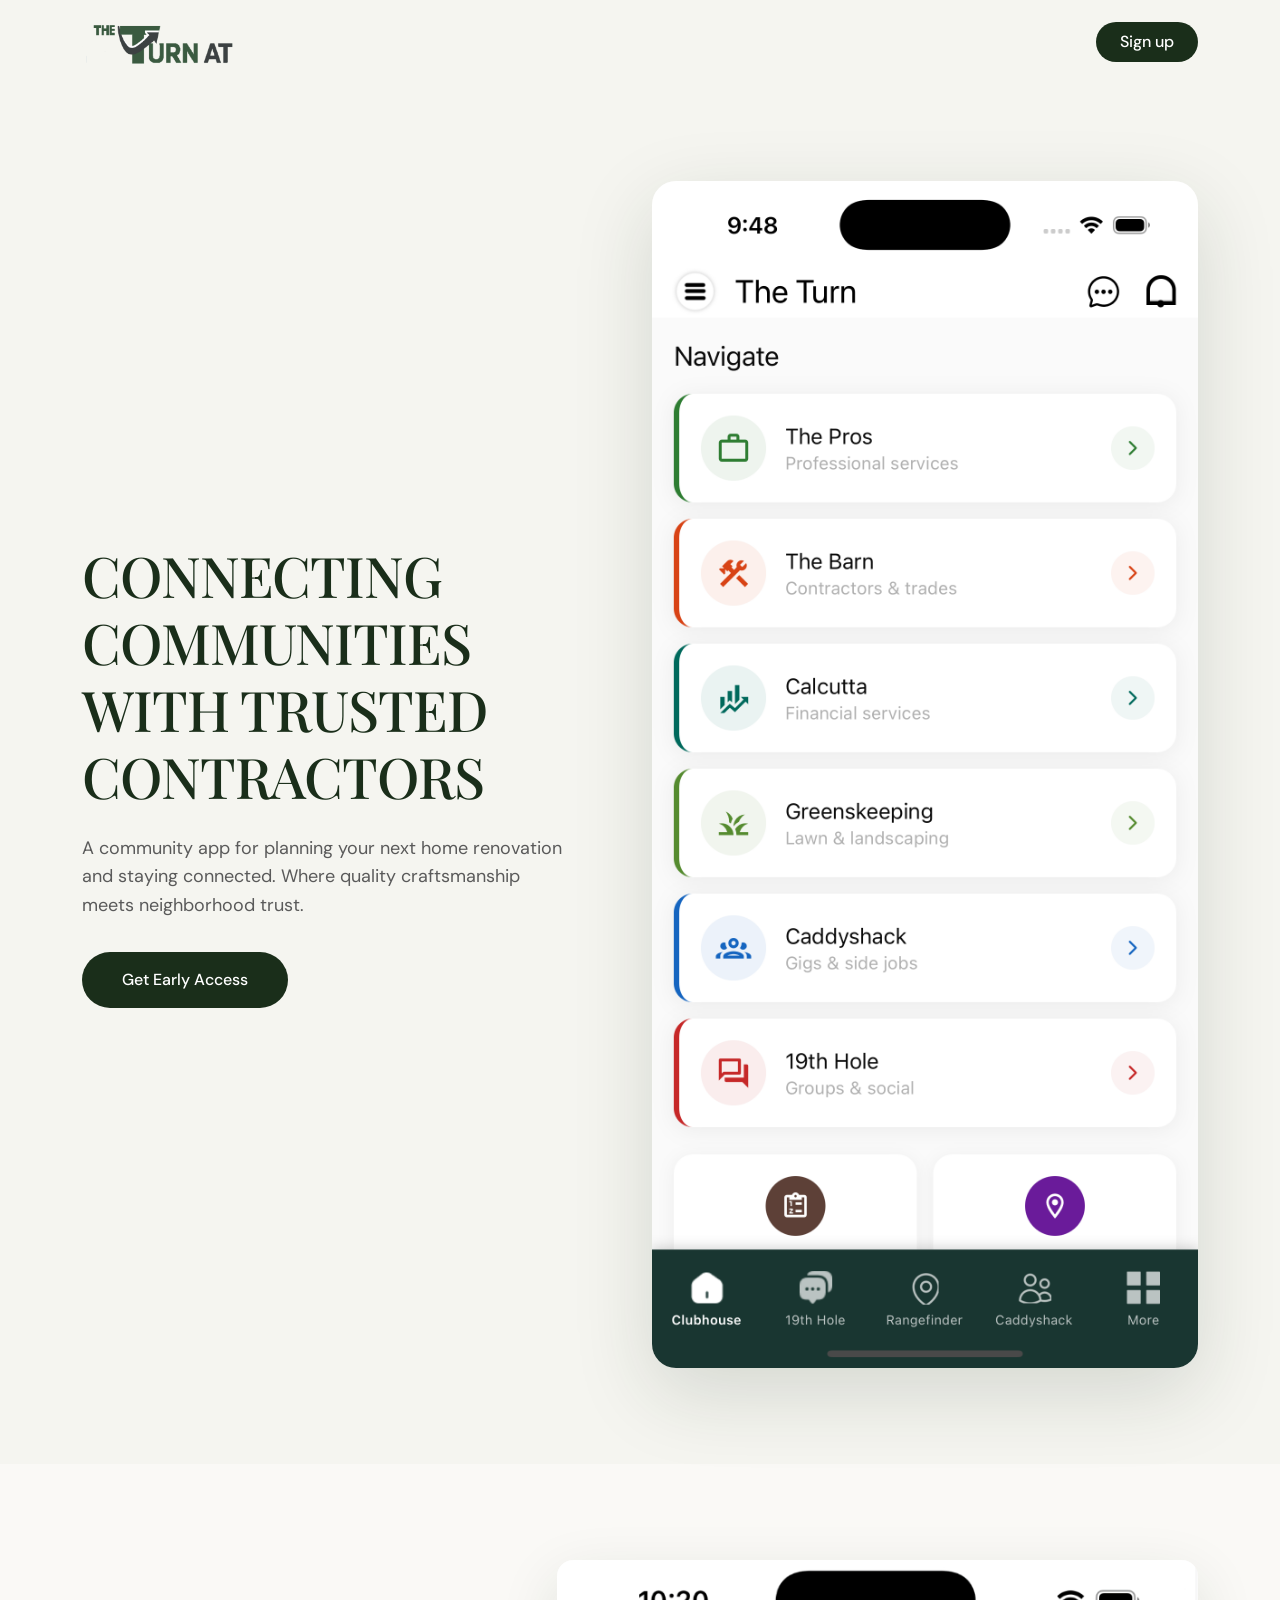
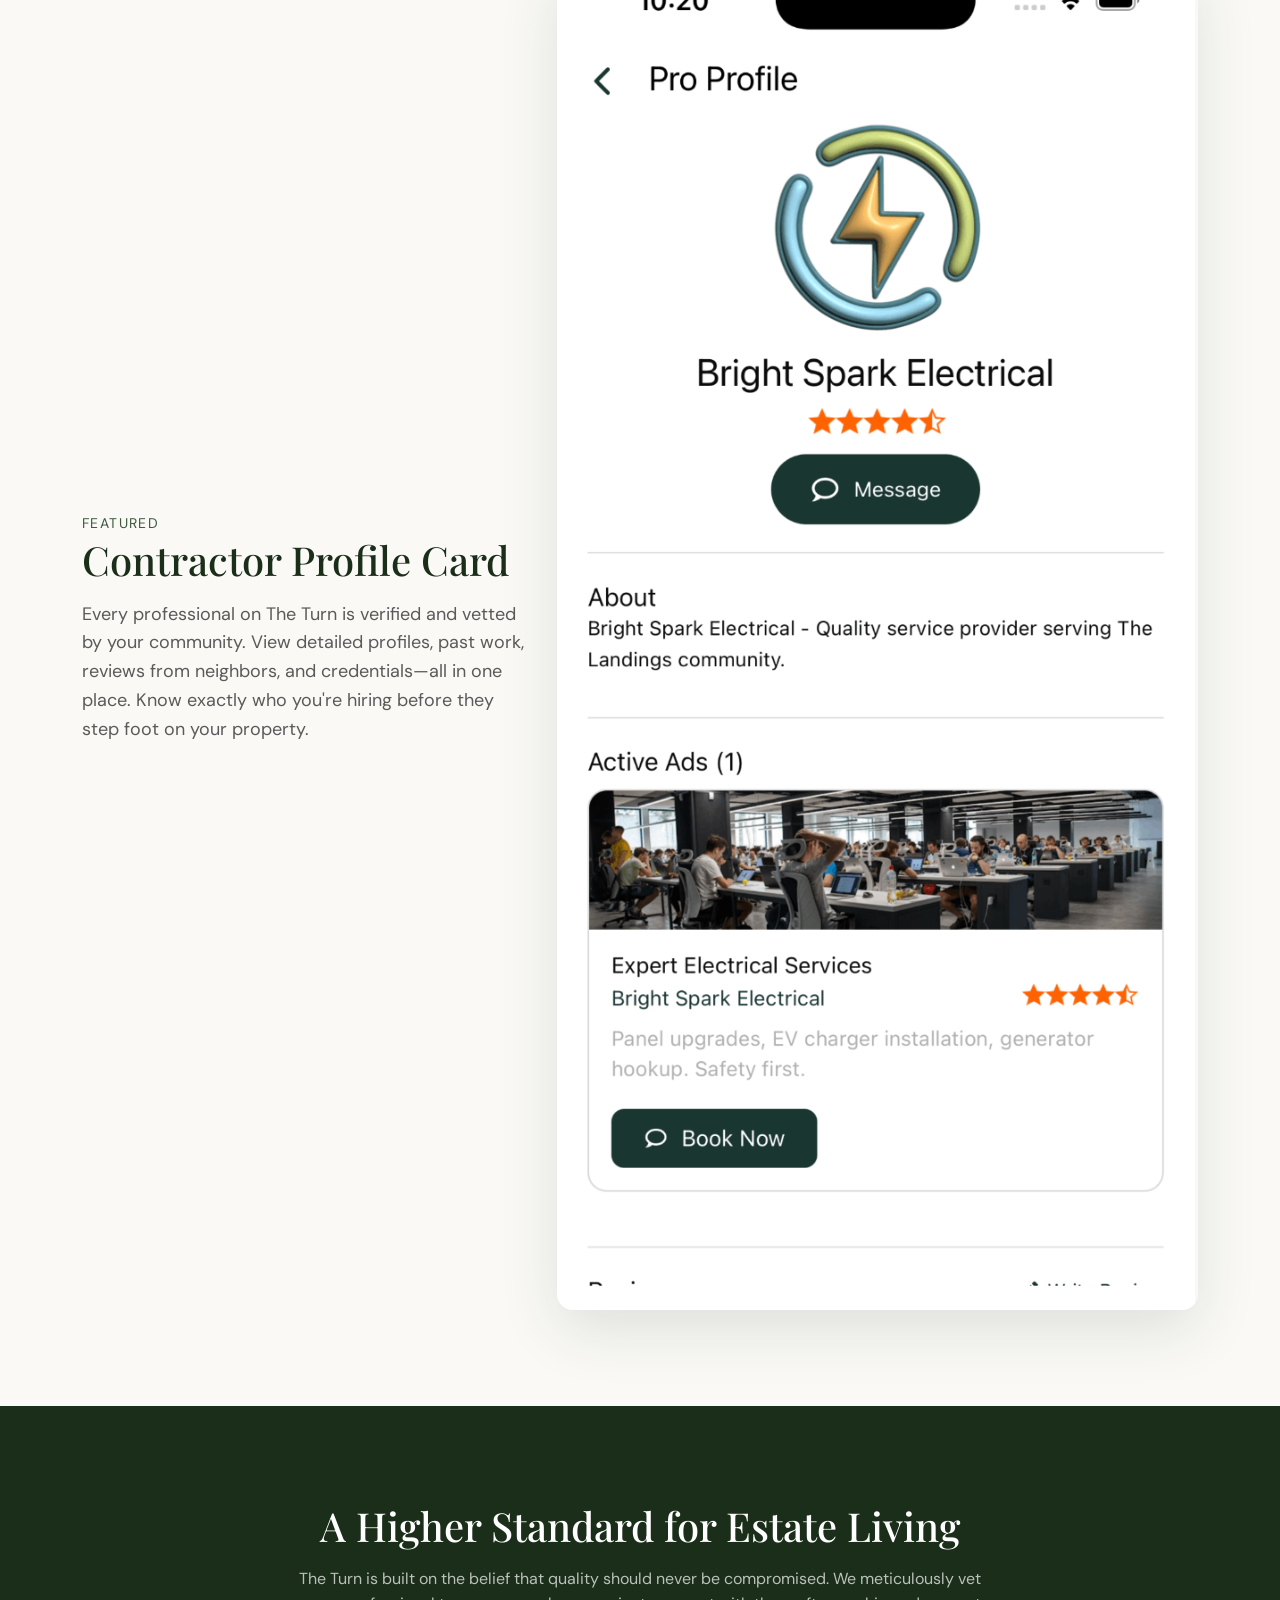
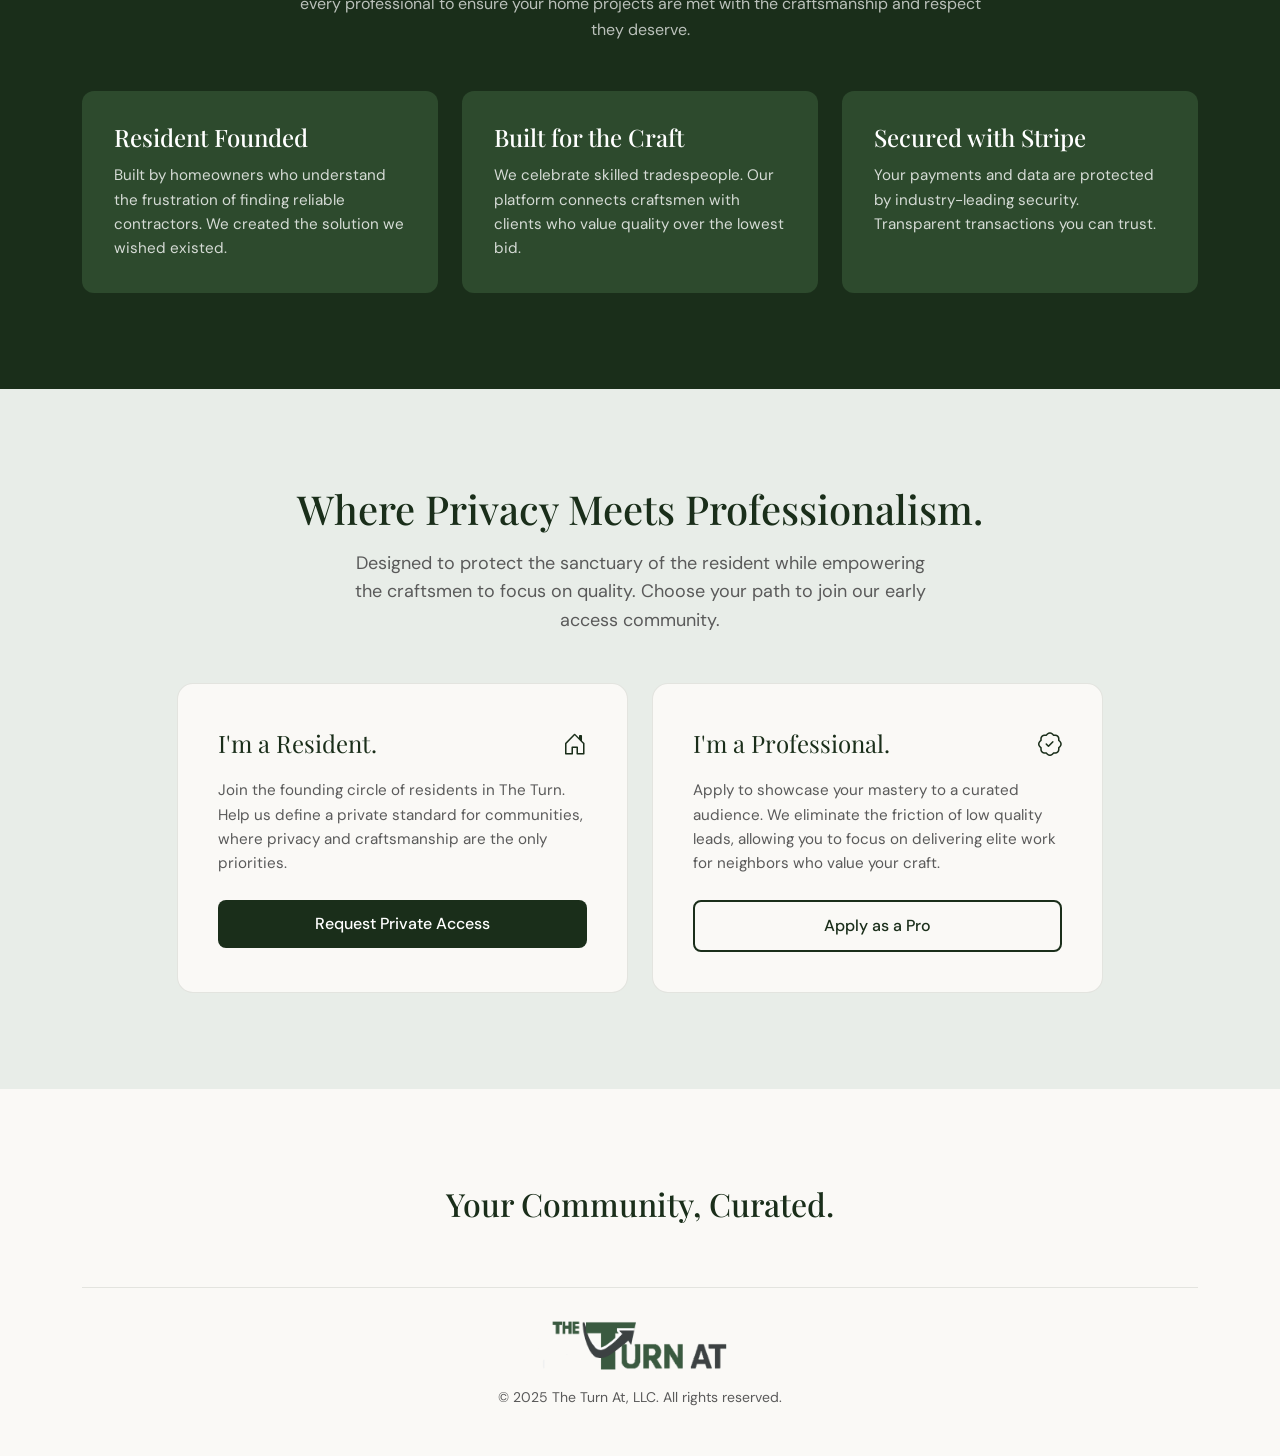
==== index.html @ abcab7f6 "Initial landing page for The Turn" ====
<!DOCTYPE html>
<html lang="en">

<head>
  <meta charset="UTF-8">
  <meta name="viewport" content="width=device-width, initial-scale=1.0">
  <meta name="description"
    content="The Turn - Connecting communities with trusted contractors. A community app for planning your next home renovation and staying connected.">
  <meta name="keywords" content="contractors, home renovation, community, trusted professionals, estate living">
  <meta name="author" content="The Turn At, LLC">

  <title>The Turn | Connecting Communities with Trusted Contractors</title>

  <!-- Favicon placeholder -->
  <link rel="icon" type="image/png" href="public/images/favicon-the-turn-at-logo-icon.png">

  <!-- Google Fonts -->
  <link rel="preconnect" href="https://fonts.googleapis.com">
  <link rel="preconnect" href="https://fonts.gstatic.com" crossorigin>
  <link
    href="https://fonts.googleapis.com/css2?family=DM+Sans:ital,opsz,wght@0,9..40,400;0,9..40,500;0,9..40,600;0,9..40,700;1,9..40,400&family=Playfair+Display:wght@400;500;600;700&display=swap"
    rel="stylesheet">

  <!-- Bootstrap 5.3 CSS -->
  <link href="https://cdn.jsdelivr.net/npm/bootstrap@5.3.2/dist/css/bootstrap.min.css" rel="stylesheet"
    integrity="sha384-T3c6CoIi6uLrA9TneNEoa7RxnatzjcDSCmG1MXxSR1GAsXEV/Dwwykc2MPK8M2HN" crossorigin="anonymous">

  <!-- Bootstrap Icons -->
  <link rel="stylesheet" href="https://cdn.jsdelivr.net/npm/bootstrap-icons@1.11.1/font/bootstrap-icons.css">

  <!-- Custom Styles -->
  <link rel="stylesheet" href="css/styles.css">
</head>

<body>

  <!-- ========================================================================
       NAVIGATION
       ======================================================================== -->
  <nav class="navbar navbar-expand-lg navbar-turn sticky-top">
    <div class="container">
      <!-- Logo -->
      <a class="navbar-brand" href="#">
        <img src="public/images/logo-dark-green.png"
          alt="The Turn At logo - dark green horizontal version with tree icon" class="nav-logo"
          data-placeholder="LOGO: Dark green horizontal logo with 'THE TURN AT' text and tree/leaf icon, for use on light backgrounds">
      </a>

      <!-- Mobile Toggle -->
      <button class="navbar-toggler" type="button" data-bs-toggle="collapse" data-bs-target="#navbarNav"
        aria-controls="navbarNav" aria-expanded="false" aria-label="Toggle navigation">
        <span class="navbar-toggler-icon"></span>
      </button>

      <!-- Nav Items -->
      <div class="collapse navbar-collapse justify-content-end" id="navbarNav">
        <div class="navbar-nav">
          <button type="button" class="btn btn-signup" data-bs-toggle="modal" data-bs-target="#earlyAccessModal">Sign
            up</button>
        </div>
      </div>
    </div>
  </nav>

  <!-- ========================================================================
       SECTION 1: HERO
       Introduction - emotionally/subconsciously conveys elegance and tech fusion
       Should answer "What is it?" and "Why should I care" in 3 seconds or less
       ======================================================================== -->
  <section class="hero-section" id="hero">
    <div class="container">
      <div class="row align-items-center">
        <div class="col-lg-6">
          <h1 class="hero-headline">
            Connecting<br>
            Communities<br>
            With Trusted<br>
            Contractors
          </h1>
          <p class="hero-subtext">
            A community app for planning your next home renovation and staying connected. Where quality craftsmanship
            meets neighborhood trust.
          </p>
          <button type="button" class="btn btn-cta" data-bs-toggle="modal" data-bs-target="#earlyAccessModal">Get Early
            Access</button>
        </div>
        <div class="col-lg-6 text-center">
          <img src="public/images/turn-home-screen.png"
            alt="The Turn mobile app shown on iPhone - displaying the home screen with contractor listings, navigation menu, and community features"
            class="hero-phone-mockup"
            data-placeholder="PHONE MOCKUP: iPhone displaying The Turn app home screen - should show the main app interface with contractor cards, bottom navigation, 'The Turn' header logo, and overall app aesthetic. White/light phone frame preferred.">
        </div>
      </div>
    </div>
  </section>

  <!-- ========================================================================
       SECTION 2: CONTRACTOR PROFILE CARD
       Main Feature - displayed in customer-centric way
       Showcases vendor verification or contractor profile
       ======================================================================== -->
  <section class="profile-section" id="features">
    <div class="container">
      <div class="row align-items-center">
        <div class="col-lg-5 mb-4 mb-lg-0">
          <span class="section-label">Featured</span>
          <h2 class="profile-headline">Contractor Profile Card</h2>
          <p class="profile-description">
            Every professional on The Turn is verified and vetted by your community. View detailed profiles, past work,
            reviews from neighbors, and credentials—all in one place. Know exactly who you're hiring before they step
            foot on your property.
          </p>
        </div>
        <div class="col-lg-7 text-center">
          <img src="public/images/pro-profile.png"
            alt="Contractor profile card showing verified badge, rating, reviews, past projects, and contact information"
            class="profile-card-image"
            data-placeholder="SCREENSHOT: Contractor profile card from the app - should display a contractor's photo, name, verification badge, star rating, number of reviews, service categories (e.g., 'Plumbing', 'HVAC'), and possibly a sample of their work or credentials. Clean, professional layout.">
        </div>
      </div>
    </div>
  </section>

  <!-- ========================================================================
       SECTION 3: SOCIAL PROOF
       Note: Limited feedback at this stage - focus on foundational values
       ======================================================================== -->
  <section class="social-proof-section" id="about">
    <div class="container">
      <div class="text-center mb-5">
        <h2 class="social-proof-headline">A Higher Standard for Estate Living</h2>
        <p class="social-proof-subtext">
          The Turn is built on the belief that quality should never be compromised. We meticulously vet every
          professional to ensure your home projects are met with the craftsmanship and respect they deserve.
        </p>
      </div>
      <div class="row g-4">
        <!-- Card 1: Resident Founded -->
        <div class="col-md-4">
          <div class="proof-card">
            <h3 class="proof-card-title">Resident Founded</h3>
            <p class="proof-card-text">
              Built by homeowners who understand the frustration of finding reliable contractors. We created the
              solution we wished existed.
            </p>
          </div>
        </div>
        <!-- Card 2: Built for the Craft -->
        <div class="col-md-4">
          <div class="proof-card">
            <h3 class="proof-card-title">Built for the Craft</h3>
            <p class="proof-card-text">
              We celebrate skilled tradespeople. Our platform connects craftsmen with clients who value quality over the
              lowest bid.
            </p>
          </div>
        </div>
        <!-- Card 3: Secured with Stripe -->
        <div class="col-md-4">
          <div class="proof-card">
            <h3 class="proof-card-title">Secured with Stripe</h3>
            <p class="proof-card-text">
              Your payments and data are protected by industry-leading security. Transparent transactions you can trust.
            </p>
          </div>
        </div>
      </div>
    </div>
  </section>

  <!-- ========================================================================
       SECTION 4: RESIDENT / CONTRACTOR SPLIT
       "Where Privacy Meets Professionalism"
       Two paths: Residents requesting access, Professionals applying
       ======================================================================== -->
  <section class="split-section" id="signup">
    <div class="container">
      <div class="text-center mb-5">
        <h2 class="split-headline">Where Privacy Meets Professionalism.</h2>
        <p class="split-subtext">
          Designed to protect the sanctuary of the resident while empowering the craftsmen to focus on quality. Choose
          your path to join our early access community.
        </p>
      </div>
      <div class="row g-4 justify-content-center">
        <!-- Resident Card -->
        <div class="col-lg-5 col-md-6">
          <div class="split-card">
            <div class="split-card-title">
              <span>I'm a Resident.</span>
              <i class="bi bi-house-door" style="font-size: 1.5rem;"></i>
            </div>
            <p class="split-card-text">
              Join the founding circle of residents in The Turn. Help us define a private standard for communities,
              where privacy and craftsmanship are the only priorities.
            </p>
            <button type="button" class="btn btn-split-primary" data-bs-toggle="modal"
              data-bs-target="#earlyAccessModal" data-user-type="resident">Request Private Access</button>
          </div>
        </div>
        <!-- Professional Card -->
        <div class="col-lg-5 col-md-6">
          <div class="split-card">
            <div class="split-card-title">
              <span>I'm a Professional.</span>
              <i class="bi bi-patch-check" style="font-size: 1.5rem;"></i>
            </div>
            <p class="split-card-text">
              Apply to showcase your mastery to a curated audience. We eliminate the friction of low quality leads,
              allowing you to focus on delivering elite work for neighbors who value your craft.
            </p>
            <button type="button" class="btn btn-split-secondary" data-bs-toggle="modal"
              data-bs-target="#earlyAccessModal" data-user-type="professional">Apply as a Pro</button>
          </div>
        </div>
      </div>
    </div>
  </section>

  <!-- ========================================================================
       SECTION 5: FOOTER
       ======================================================================== -->
  <footer class="footer-section">
    <div class="container">
      <!-- Tagline -->
      <div class="text-center">
        <h2 class="footer-tagline">Your Community, Curated.</h2>
      </div>

      <!-- Footer Links -->
      <!-- <div class="row justify-content-center"> -->
      <!-- Features Column -->
      <!-- <div class="col-6 col-md-3 col-lg-2 footer-column">
          <h4 class="footer-heading">Features</h4>
          <ul class="footer-links">
            <li><a href="#">Payments</a></li>
            <li><a href="#">Chat</a></li>
            <li><a href="#">Pricing</a></li>
          </ul>
        </div> -->
      <!-- Support Column -->
      <!-- <div class="col-6 col-md-3 col-lg-2 footer-column">
          <h4 class="footer-heading">Support</h4>
          <ul class="footer-links">
            <li><a href="#">Instructions</a></li>
            <li><a href="#">FAQ</a></li>
            <li><a href="#">Contact</a></li>
          </ul>
        </div> -->
      <!-- Legal Column -->
      <!-- <div class="col-6 col-md-3 col-lg-2 footer-column">
          <h4 class="footer-heading">Legal</h4>
          <ul class="footer-links">
            <li><a href="#">Style Guide</a></li>
            <li><a href="#">Licensing</a></li>
            <li><a href="#">Changelog</a></li>
          </ul>
        </div>
      </div> -->

      <!-- Footer Bottom: Logo & Copyright -->
      <div class="footer-bottom text-center">
        <img src="public/images/logo-dark-green.png" alt="The Turn At logo - stacked version with tree icon for footer"
          class="footer-logo"
          data-placeholder="LOGO: Dark green stacked/vertical logo with 'THE TURN AT' text and tree/leaf icon, suitable for footer placement on light background">
        <p class="footer-copyright">
          &copy; 2025 The Turn At, LLC. All rights reserved.
        </p>
      </div>
    </div>
  </footer>

  <!-- ========================================================================
       EARLY ACCESS MODAL
       Email collection for waitlist signups
       ======================================================================== -->
  <div class="modal fade" id="earlyAccessModal" tabindex="-1" aria-labelledby="earlyAccessModalLabel"
    aria-hidden="true">
    <div class="modal-dialog modal-dialog-centered">
      <div class="modal-content">
        <!-- Modal Header -->
        <div class="modal-header border-0 pb-0">
          <button type="button" class="btn-close" data-bs-dismiss="modal" aria-label="Close"></button>
        </div>

        <!-- Modal Body -->
        <div class="modal-body px-4 px-md-5 pb-5">
          <!-- Form State: Default -->
          <div id="formDefault">
            <h3 class="modal-title text-center mb-2" id="earlyAccessModalLabel">Join the Waitlist</h3>
            <p class="modal-subtitle text-center mb-4">Be the first to know when The Turn launches in your area.</p>

            <!-- 
              FORMSPREE SETUP:
              1. Go to formspree.io and create a free account
              2. Create a new form
              3. Replace YOUR_FORM_ID below with your form's endpoint ID
              Example: action="https://formspree.io/f/xyzabcde"
            -->
            <form id="earlyAccessForm" action="https://formspree.io/f/xaqnwzkv" method="POST">
              <!-- Hidden field for user type (resident/professional) -->
              <input type="hidden" name="user_type" id="userTypeField" value="general">

              <!-- Email -->
              <div class="mb-3">
                <label for="emailInput" class="form-label">Email address</label>
                <input type="email" class="form-control form-control-lg" id="emailInput" name="email"
                  placeholder="you@example.com" required>
              </div>

              <!-- Zip Code -->
              <div class="mb-3">
                <label for="zipInput" class="form-label">Zip code</label>
                <input type="text" class="form-control form-control-lg" id="zipInput" name="zip_code"
                  placeholder="12345" pattern="[0-9]{5}" maxlength="5" required>
                <div class="form-text">So we can notify you when we launch nearby.</div>
              </div>

              <!-- User Type Toggle (optional - pre-selected by button clicked) -->
              <div class="mb-4">
                <label class="form-label">I am a...</label>
                <div class="btn-group w-100" role="group" aria-label="User type selection">
                  <input type="radio" class="btn-check" name="user_type_radio" id="typeResident" value="resident"
                    checked>
                  <label class="btn btn-outline-turn" for="typeResident">Resident</label>
                  <input type="radio" class="btn-check" name="user_type_radio" id="typeProfessional"
                    value="professional">
                  <label class="btn btn-outline-turn" for="typeProfessional">Professional</label>
                </div>
              </div>

              <!-- Submit -->
              <button type="submit" class="btn btn-cta w-100" id="submitBtn">
                <span id="submitText">Get Early Access</span>
                <span id="submitSpinner" class="spinner-border spinner-border-sm ms-2 d-none" role="status"
                  aria-hidden="true"></span>
              </button>
            </form>
          </div>

          <!-- Form State: Success -->
          <div id="formSuccess" class="text-center d-none">
            <div class="success-icon mb-3">
              <i class="bi bi-check-circle-fill"></i>
            </div>
            <h3 class="modal-title mb-2">You're on the list!</h3>
            <p class="modal-subtitle mb-4">We'll reach out when The Turn is ready for your neighborhood.</p>
            <button type="button" class="btn btn-outline-turn" data-bs-dismiss="modal">Close</button>
          </div>

          <!-- Form State: Error -->
          <div id="formError" class="text-center d-none">
            <div class="error-icon mb-3">
              <i class="bi bi-exclamation-circle-fill"></i>
            </div>
            <h3 class="modal-title mb-2">Something went wrong</h3>
            <p class="modal-subtitle mb-4">Please try again or email us directly at <a
                href="mailto:hello@theturn.at">hello@theturn.at</a></p>
            <button type="button" class="btn btn-cta" id="tryAgainBtn">Try Again</button>
          </div>
        </div>
      </div>
    </div>
  </div>

  <!-- Bootstrap 5.3 JS Bundle (includes Popper) -->
  <script src="https://cdn.jsdelivr.net/npm/bootstrap@5.3.2/dist/js/bootstrap.bundle.min.js"
    integrity="sha384-C6RzsynM9kWDrMNeT87bh95OGNyZPhcTNXj1NW7RuBCsyN/o0jlpcV8Qyq46cDfL"
    crossorigin="anonymous"></script>

  <!-- Form Handling Script -->
  <script>
    (function () {
      const modal = document.getElementById('earlyAccessModal');
      const form = document.getElementById('earlyAccessForm');
      const userTypeField = document.getElementById('userTypeField');
      const formDefault = document.getElementById('formDefault');
      const formSuccess = document.getElementById('formSuccess');
      const formError = document.getElementById('formError');
      const submitBtn = document.getElementById('submitBtn');
      const submitText = document.getElementById('submitText');
      const submitSpinner = document.getElementById('submitSpinner');
      const tryAgainBtn = document.getElementById('tryAgainBtn');

      // Pre-select user type based on which button opened the modal
      modal.addEventListener('show.bs.modal', function (event) {
        const button = event.relatedTarget;
        if (button && button.dataset.userType) {
          const userType = button.dataset.userType;
          userTypeField.value = userType;
          if (userType === 'resident') {
            document.getElementById('typeResident').checked = true;
          } else if (userType === 'professional') {
            document.getElementById('typeProfessional').checked = true;
          }
        }
      });

      // Sync radio buttons with hidden field
      document.querySelectorAll('input[name="user_type_radio"]').forEach(function (radio) {
        radio.addEventListener('change', function () {
          userTypeField.value = this.value;
        });
      });

      // Reset form when modal is closed
      modal.addEventListener('hidden.bs.modal', function () {
        form.reset();
        showState('default');
      });

      // Handle form submission
      form.addEventListener('submit', async function (event) {
        event.preventDefault();

        // Show loading state
        submitBtn.disabled = true;
        submitText.textContent = 'Submitting...';
        submitSpinner.classList.remove('d-none');

        try {
          const response = await fetch(form.action, {
            method: 'POST',
            body: new FormData(form),
            headers: { 'Accept': 'application/json' }
          });

          if (response.ok) {
            showState('success');
          } else {
            showState('error');
          }
        } catch (error) {
          showState('error');
        }

        // Reset button state
        submitBtn.disabled = false;
        submitText.textContent = 'Get Early Access';
        submitSpinner.classList.add('d-none');
      });

      // Try again button
      tryAgainBtn.addEventListener('click', function () {
        showState('default');
      });

      function showState(state) {
        formDefault.classList.add('d-none');
        formSuccess.classList.add('d-none');
        formError.classList.add('d-none');

        if (state === 'default') formDefault.classList.remove('d-none');
        if (state === 'success') formSuccess.classList.remove('d-none');
        if (state === 'error') formError.classList.remove('d-none');
      }
    })();
  </script>

</body>

</html>
---- css/styles.css ----
/* ==========================================================================
   The Turn At - Landing Page Styles
   Brand Colors & Custom Overrides for Bootstrap 5
   ========================================================================== */

/* --------------------------------------------------------------------------
   CSS Custom Properties (Design Tokens)
   -------------------------------------------------------------------------- */
:root {
  /* Brand Colors */
  --turn-green-dark: #1a2e1a;
  --turn-green-mid: #2d4a2d;
  --turn-green-accent: #3d5a3d;
  --turn-green-light: #4a6b4a;

  /* Backgrounds */
  --turn-bg-warm: #f5f5f0;
  --turn-bg-cream: #faf9f6;
  --turn-bg-light-green: #e8ede8;

  /* Text */
  --turn-text-dark: #1a1a1a;
  --turn-text-muted: #5a5a5a;
  --turn-text-light: #ffffff;

  /* Typography */
  --font-heading: 'Playfair Display', Georgia, serif;
  --font-body: 'DM Sans', -apple-system, BlinkMacSystemFont, sans-serif;

  /* Spacing */
  --section-padding: 6rem;
  --section-padding-mobile: 3rem;
}

/* --------------------------------------------------------------------------
   Base Styles
   -------------------------------------------------------------------------- */
html {
  scroll-behavior: smooth;
}

body {
  font-family: var(--font-body);
  color: var(--turn-text-dark);
  background-color: var(--turn-bg-warm);
  line-height: 1.6;
}

h1,
h2,
h3,
h4,
h5,
h6 {
  font-family: var(--font-heading);
  font-weight: 500;
  line-height: 1.2;
}

/* --------------------------------------------------------------------------
   Navigation
   -------------------------------------------------------------------------- */
.navbar-turn {
  background-color: var(--turn-bg-warm);
  padding: 1rem 0;
}

.navbar-turn .navbar-brand {
  font-family: var(--font-heading);
  font-weight: 600;
  color: var(--turn-green-dark);
  font-size: 1.5rem;
}

.navbar-turn .navbar-brand:hover {
  color: var(--turn-green-mid);
}

.navbar-turn .nav-logo {
  height: 40px;
  width: auto;
}

.btn-signup {
  background-color: var(--turn-green-dark);
  color: var(--turn-text-light);
  border: none;
  border-radius: 50px;
  padding: 0.5rem 1.5rem;
  font-weight: 500;
  transition: all 0.3s ease;
}

.btn-signup:hover {
  background-color: var(--turn-green-mid);
  color: var(--turn-text-light);
  transform: translateY(-2px);
}

/* --------------------------------------------------------------------------
   Hero Section
   -------------------------------------------------------------------------- */
.hero-section {
  background-color: var(--turn-bg-warm);
  padding: var(--section-padding) 0;
  min-height: 90vh;
  display: flex;
  align-items: center;
}

.hero-headline {
  font-size: 3.5rem;
  font-weight: 500;
  color: var(--turn-green-dark);
  letter-spacing: -0.02em;
  margin-bottom: 1.5rem;
  text-transform: uppercase;
}

.hero-subtext {
  font-size: 1.125rem;
  color: var(--turn-text-muted);
  margin-bottom: 2rem;
  max-width: 480px;
}

.btn-cta {
  background-color: var(--turn-green-dark);
  color: var(--turn-text-light);
  border: none;
  border-radius: 50px;
  padding: 1rem 2.5rem;
  font-size: 1rem;
  font-weight: 500;
  transition: all 0.3s ease;
}

.btn-cta:hover {
  background-color: var(--turn-green-mid);
  color: var(--turn-text-light);
  transform: translateY(-2px);
  box-shadow: 0 10px 30px rgba(26, 46, 26, 0.2);
}

.hero-phone-mockup {
  max-width: 100%;
  height: auto;
  border-radius: 24px;
  box-shadow: 0 25px 80px rgba(26, 46, 26, 0.15);
}

/* --------------------------------------------------------------------------
   Contractor Profile Card Section
   -------------------------------------------------------------------------- */
.profile-section {
  background-color: var(--turn-bg-cream);
  padding: var(--section-padding) 0;
}

.section-label {
  font-family: var(--font-body);
  font-size: 0.875rem;
  text-transform: uppercase;
  letter-spacing: 0.1em;
  color: var(--turn-green-accent);
  margin-bottom: 1rem;
}

.profile-headline {
  font-size: 2.5rem;
  color: var(--turn-green-dark);
  margin-bottom: 1rem;
}

.profile-description {
  font-size: 1.125rem;
  color: var(--turn-text-muted);
  max-width: 500px;
}

.profile-card-image {
  max-width: 100%;
  height: auto;
  border-radius: 16px;
  box-shadow: 0 20px 60px rgba(26, 46, 26, 0.12);
}

/* --------------------------------------------------------------------------
   Social Proof Section
   -------------------------------------------------------------------------- */
.social-proof-section {
  background-color: var(--turn-green-dark);
  padding: var(--section-padding) 0;
  color: var(--turn-text-light);
}

.social-proof-headline {
  font-size: 2.5rem;
  color: var(--turn-text-light);
  margin-bottom: 1rem;
}

.social-proof-subtext {
  font-size: 1rem;
  color: rgba(255, 255, 255, 0.7);
  max-width: 700px;
  margin: 0 auto 3rem;
}

.proof-card {
  background-color: var(--turn-green-mid);
  border-radius: 12px;
  padding: 2rem;
  height: 100%;
  transition: transform 0.3s ease;
}

.proof-card:hover {
  transform: translateY(-5px);
}

.proof-card-title {
  font-family: var(--font-heading);
  font-size: 1.5rem;
  color: var(--turn-text-light);
  margin-bottom: 0.75rem;
}

.proof-card-text {
  font-size: 0.95rem;
  color: rgba(255, 255, 255, 0.8);
  margin-bottom: 0;
}

/* --------------------------------------------------------------------------
   Resident/Contractor Split Section
   -------------------------------------------------------------------------- */
.split-section {
  background-color: var(--turn-bg-light-green);
  padding: var(--section-padding) 0;
}

.split-headline {
  font-size: 2.5rem;
  color: var(--turn-green-dark);
  margin-bottom: 1rem;
}

.split-subtext {
  font-size: 1.125rem;
  color: var(--turn-text-muted);
  max-width: 600px;
  margin: 0 auto 3rem;
}

.split-card {
  background-color: var(--turn-bg-cream);
  border-radius: 16px;
  padding: 2.5rem;
  height: 100%;
  border: 1px solid rgba(26, 46, 26, 0.1);
  transition: all 0.3s ease;
}

.split-card:hover {
  box-shadow: 0 15px 40px rgba(26, 46, 26, 0.1);
  transform: translateY(-5px);
}

.split-card-icon {
  width: 48px;
  height: 48px;
  margin-bottom: 1.5rem;
  color: var(--turn-green-dark);
}

.split-card-title {
  font-family: var(--font-heading);
  font-size: 1.5rem;
  color: var(--turn-green-dark);
  margin-bottom: 1rem;
  display: flex;
  align-items: center;
  justify-content: space-between;
}

.split-card-text {
  font-size: 0.95rem;
  color: var(--turn-text-muted);
  margin-bottom: 1.5rem;
}

.btn-split-primary {
  background-color: var(--turn-green-dark);
  color: var(--turn-text-light);
  border: none;
  border-radius: 8px;
  padding: 0.75rem 1.5rem;
  font-weight: 500;
  width: 100%;
  transition: all 0.3s ease;
}

.btn-split-primary:hover {
  background-color: var(--turn-green-mid);
  color: var(--turn-text-light);
}

.btn-split-secondary {
  background-color: transparent;
  color: var(--turn-green-dark);
  border: 2px solid var(--turn-green-dark);
  border-radius: 8px;
  padding: 0.75rem 1.5rem;
  font-weight: 500;
  width: 100%;
  transition: all 0.3s ease;
}

.btn-split-secondary:hover {
  background-color: var(--turn-green-dark);
  color: var(--turn-text-light);
}

/* --------------------------------------------------------------------------
   Footer
   -------------------------------------------------------------------------- */
.footer-section {
  background-color: var(--turn-bg-cream);
  padding: var(--section-padding) 0 2rem;
}

.footer-tagline {
  font-family: var(--font-heading);
  font-size: 2rem;
  color: var(--turn-green-dark);
  margin-bottom: 3rem;
}

.footer-heading {
  font-family: var(--font-body);
  font-size: 0.875rem;
  font-weight: 600;
  text-transform: uppercase;
  letter-spacing: 0.05em;
  color: var(--turn-green-dark);
  margin-bottom: 1rem;
}

.footer-links {
  list-style: none;
  padding: 0;
  margin: 0;
}

.footer-links li {
  margin-bottom: 0.5rem;
}

.footer-links a {
  color: var(--turn-text-muted);
  text-decoration: none;
  font-size: 0.95rem;
  transition: color 0.3s ease;
}

.footer-links a:hover {
  color: var(--turn-green-dark);
}

.footer-bottom {
  margin-top: 4rem;
  padding-top: 2rem;
  border-top: 1px solid rgba(26, 46, 26, 0.1);
}

.footer-logo {
  height: 50px;
  width: auto;
}

.footer-copyright {
  font-size: 0.875rem;
  color: var(--turn-text-muted);
  margin-top: 1rem;
}

/* --------------------------------------------------------------------------
   Responsive Adjustments
   -------------------------------------------------------------------------- */
@media (max-width: 991.98px) {
  .hero-headline {
    font-size: 2.5rem;
  }

  .hero-section {
    padding: var(--section-padding-mobile) 0;
    min-height: auto;
  }

  .hero-phone-mockup {
    margin-top: 3rem;
    max-width: 60%;
    margin-left: auto;
    margin-right: auto;
    display: block;
  }

  .profile-section,
  .social-proof-section,
  .split-section,
  .footer-section {
    padding: var(--section-padding-mobile) 0;
  }

  .social-proof-headline,
  .split-headline,
  .profile-headline {
    font-size: 2rem;
  }
}

@media (max-width: 767.98px) {
  .hero-headline {
    font-size: 2rem;
  }

  .hero-phone-mockup {
    max-width: 80%;
  }

  .proof-card {
    margin-bottom: 1rem;
  }

  .split-card {
    margin-bottom: 1.5rem;
  }

  .footer-column {
    margin-bottom: 2rem;
  }
}

/* --------------------------------------------------------------------------
   Early Access Modal
   -------------------------------------------------------------------------- */
.modal-content {
  border: none;
  border-radius: 16px;
  background-color: var(--turn-bg-cream);
}

.modal-title {
  font-family: var(--font-heading);
  font-size: 1.75rem;
  color: var(--turn-green-dark);
}

.modal-subtitle {
  font-size: 1rem;
  color: var(--turn-text-muted);
}

.modal .form-label {
  font-weight: 500;
  color: var(--turn-text-dark);
  font-size: 0.9rem;
}

.modal .form-control {
  border: 2px solid rgba(26, 46, 26, 0.15);
  border-radius: 10px;
  padding: 0.75rem 1rem;
  font-size: 1rem;
  transition: border-color 0.2s ease, box-shadow 0.2s ease;
}

.modal .form-control:focus {
  border-color: var(--turn-green-dark);
  box-shadow: 0 0 0 3px rgba(26, 46, 26, 0.1);
}

.modal .form-control::placeholder {
  color: #aaa;
}

.modal .form-text {
  font-size: 0.8rem;
  color: var(--turn-text-muted);
}

/* User Type Toggle Buttons */
.btn-outline-turn {
  color: var(--turn-green-dark);
  border: 2px solid rgba(26, 46, 26, 0.2);
  background-color: transparent;
  font-weight: 500;
  padding: 0.65rem 1rem;
  transition: all 0.2s ease;
}

.btn-outline-turn:hover {
  background-color: rgba(26, 46, 26, 0.05);
  border-color: var(--turn-green-dark);
  color: var(--turn-green-dark);
}

.btn-check:checked+.btn-outline-turn {
  background-color: var(--turn-green-dark);
  border-color: var(--turn-green-dark);
  color: var(--turn-text-light);
}

.btn-check:focus+.btn-outline-turn {
  box-shadow: 0 0 0 3px rgba(26, 46, 26, 0.15);
}

/* Success/Error Icons */
.success-icon {
  font-size: 4rem;
  color: var(--turn-green-dark);
}

.error-icon {
  font-size: 4rem;
  color: #c44;
}

/* Modal Backdrop */
.modal-backdrop {
  background-color: var(--turn-green-dark);
}

.modal-backdrop.show {
  opacity: 0.7;
}

/* --------------------------------------------------------------------------
   Utility Classes
   -------------------------------------------------------------------------- */
.text-turn-green {
  color: var(--turn-green-dark);
}

.bg-turn-green {
  background-color: var(--turn-green-dark);
}

.bg-turn-warm {
  background-color: var(--turn-bg-warm);
}
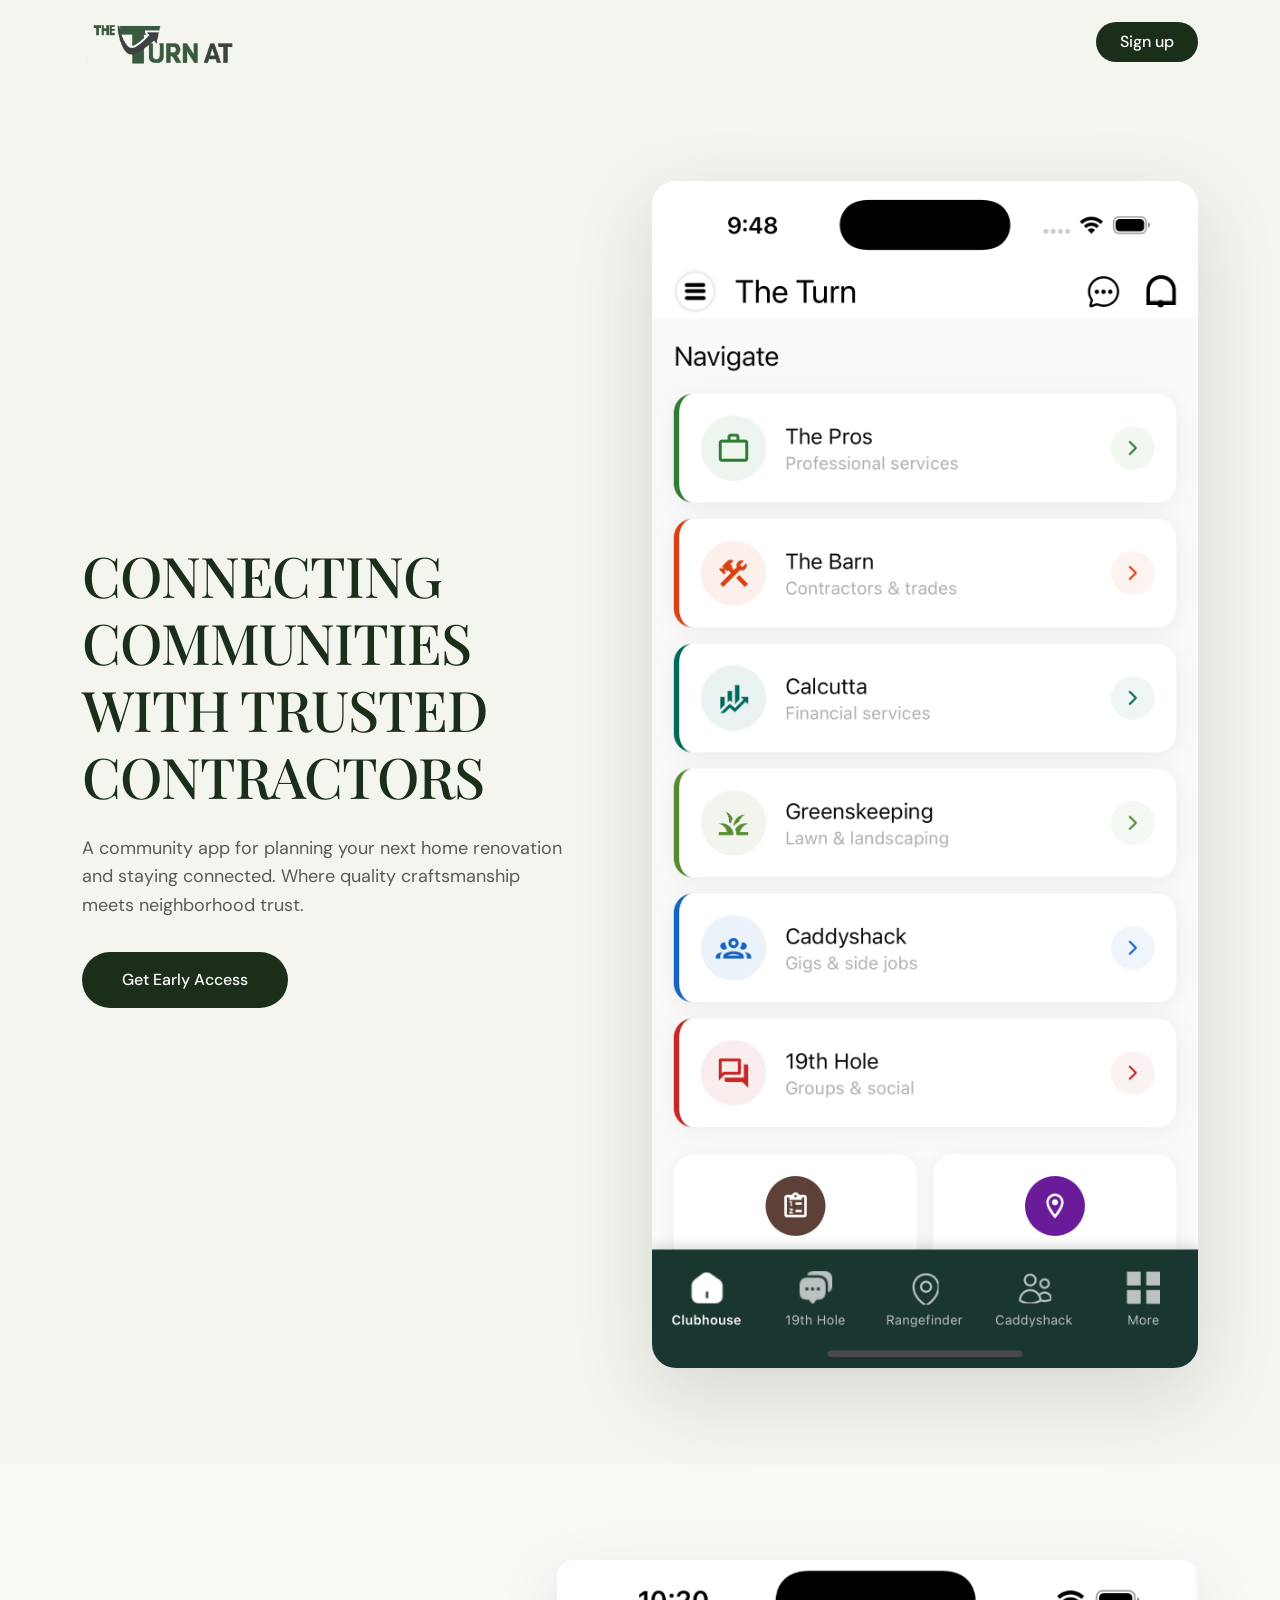
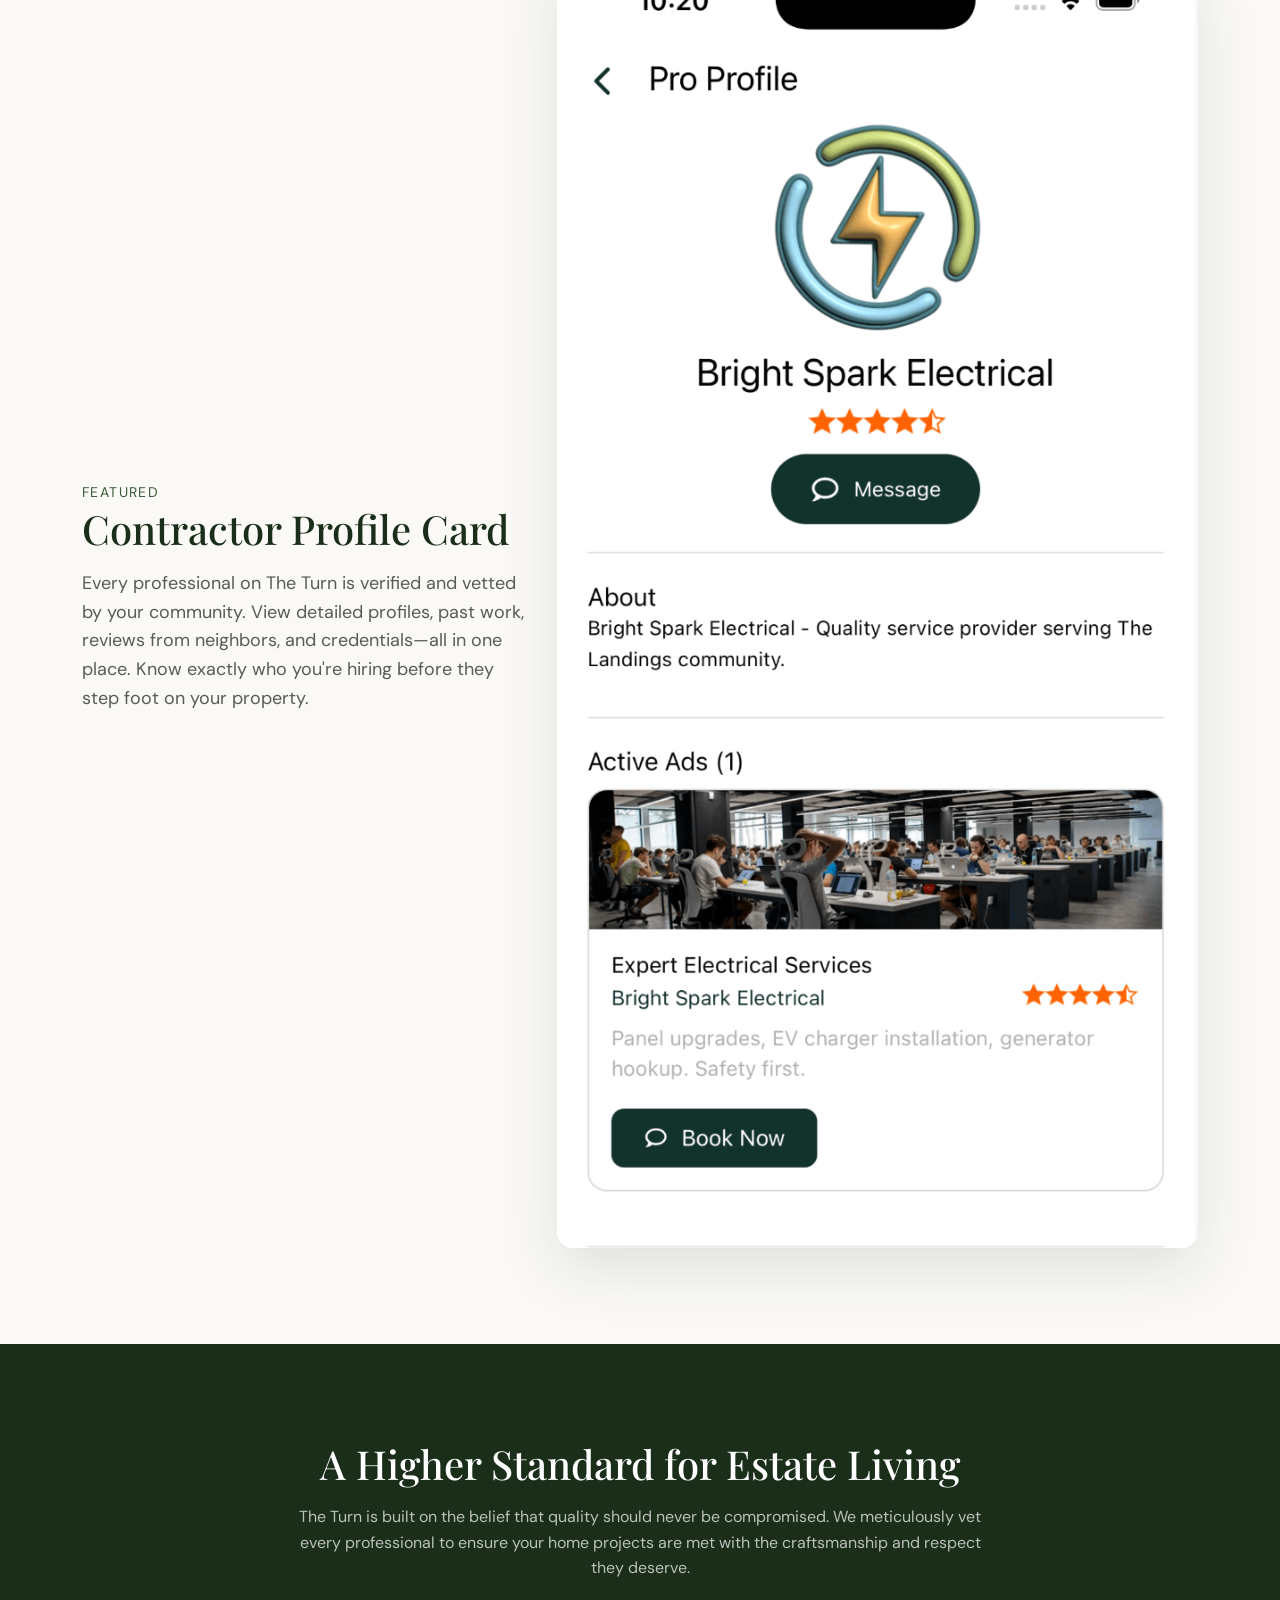
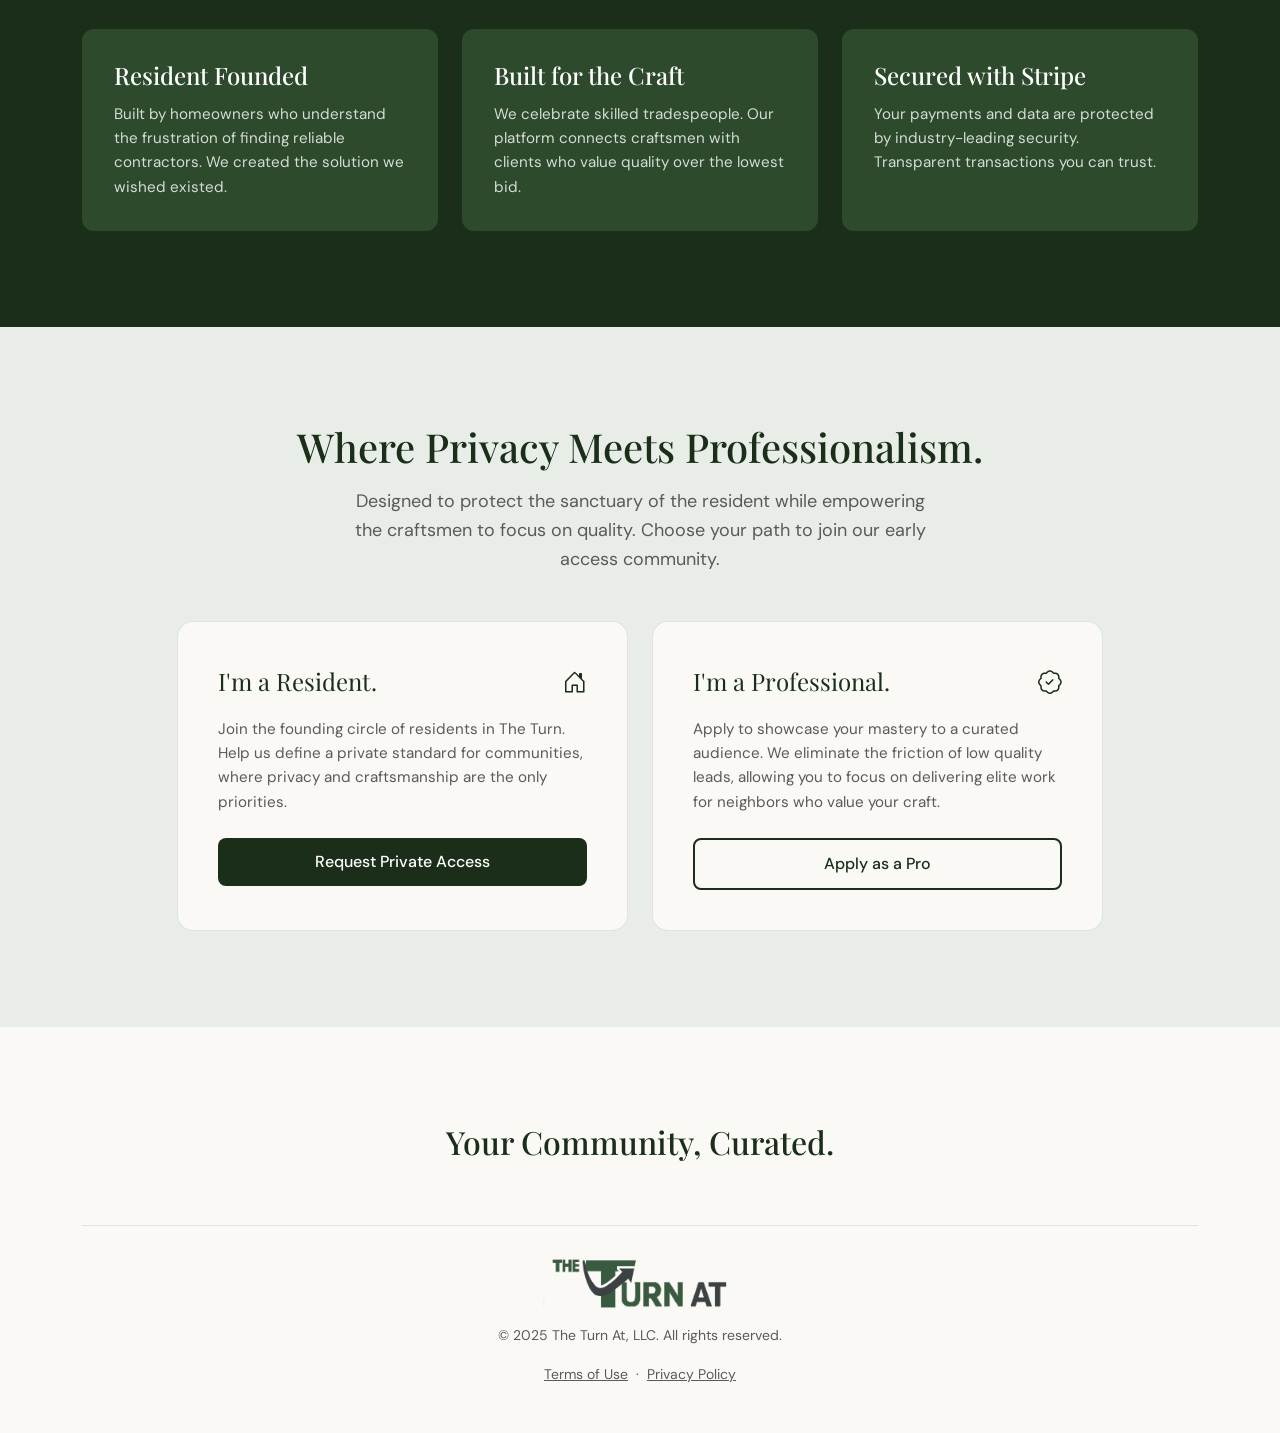
==== commit a5b3a466: "favicon" ====
--- a/index.html
+++ b/index.html
@@ -11,8 +11,9 @@
 
   <title>The Turn | Connecting Communities with Trusted Contractors</title>
 
-  <!-- Favicon placeholder -->
-  <link rel="icon" type="image/png" href="public/images/favicon-the-turn-at-logo-icon.png">
+  <!-- Favicon -->
+  <link rel="icon" type="image/x-icon" href="public/images/favicon.ico">
+  <link rel="shortcut icon" type="image/x-icon" href="public/images/favicon.ico">
 
   <!-- Google Fonts -->
   <link rel="preconnect" href="https://fonts.googleapis.com">
@@ -41,8 +42,8 @@
     <div class="container">
       <!-- Logo -->
       <a class="navbar-brand" href="#">
-        <img src="public/images/logo-dark-green.png"
-          alt="The Turn At logo - dark green horizontal version with tree icon" class="nav-logo"
+        <img src="public/images/logo-dark-green.png" alt="The Turn At logo - dark green horizontal version"
+          class="nav-logo"
           data-placeholder="LOGO: Dark green horizontal logo with 'THE TURN AT' text and tree/leaf icon, for use on light backgrounds">
       </a>
 
@@ -266,6 +267,11 @@
         <p class="footer-copyright">
           &copy; 2025 The Turn At, LLC. All rights reserved.
         </p>
+        <p class="footer-copyright">
+          <a href="terms.html" style="color: var(--turn-text-muted); text-decoration: underline;">Terms of Use</a>
+          &nbsp;&middot;&nbsp;
+          <a href="privacy.html" style="color: var(--turn-text-muted); text-decoration: underline;">Privacy Policy</a>
+        </p>
       </div>
     </div>
   </footer>
@@ -355,7 +361,7 @@
             </div>
             <h3 class="modal-title mb-2">Something went wrong</h3>
             <p class="modal-subtitle mb-4">Please try again or email us directly at <a
-                href="mailto:hello@theturn.at">hello@theturn.at</a></p>
+                href="mailto:hello@theturn.at">support@theturnat.com</a></p>
             <button type="button" class="btn btn-cta" id="tryAgainBtn">Try Again</button>
           </div>
         </div>
